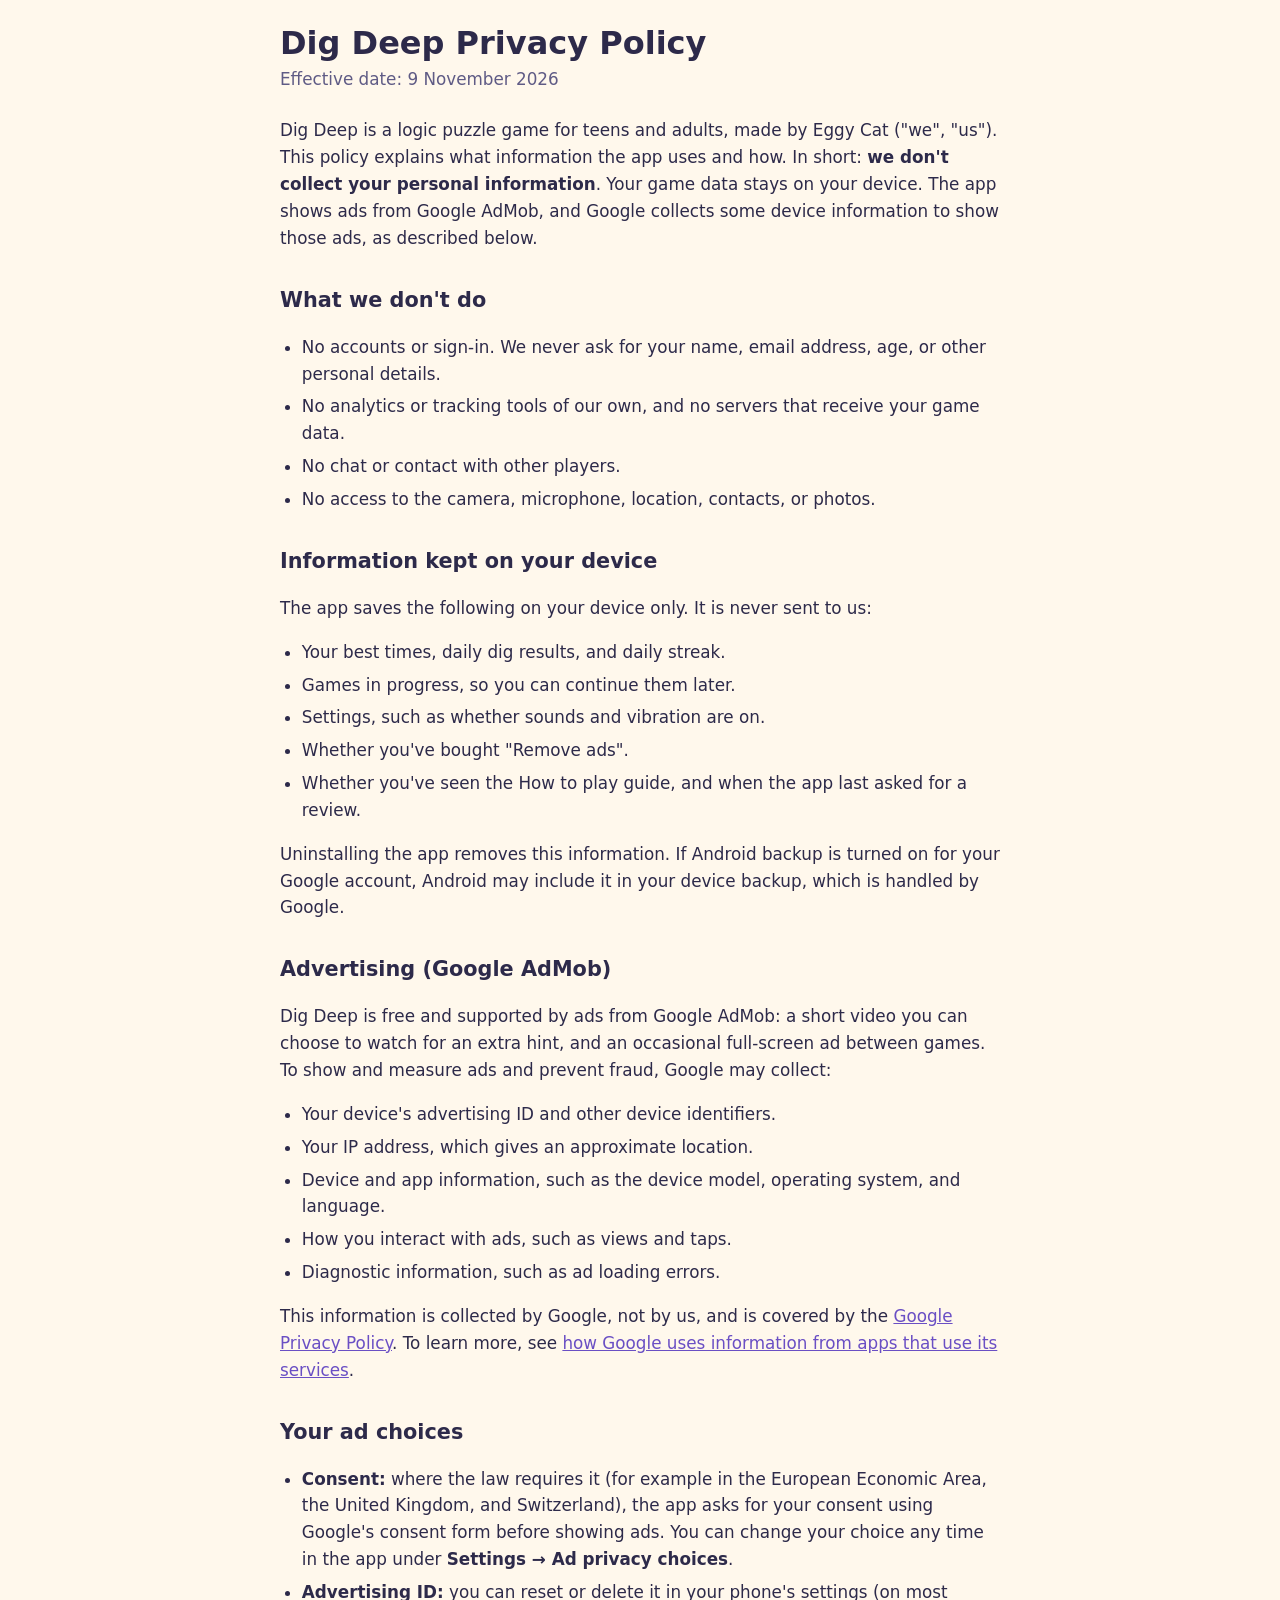
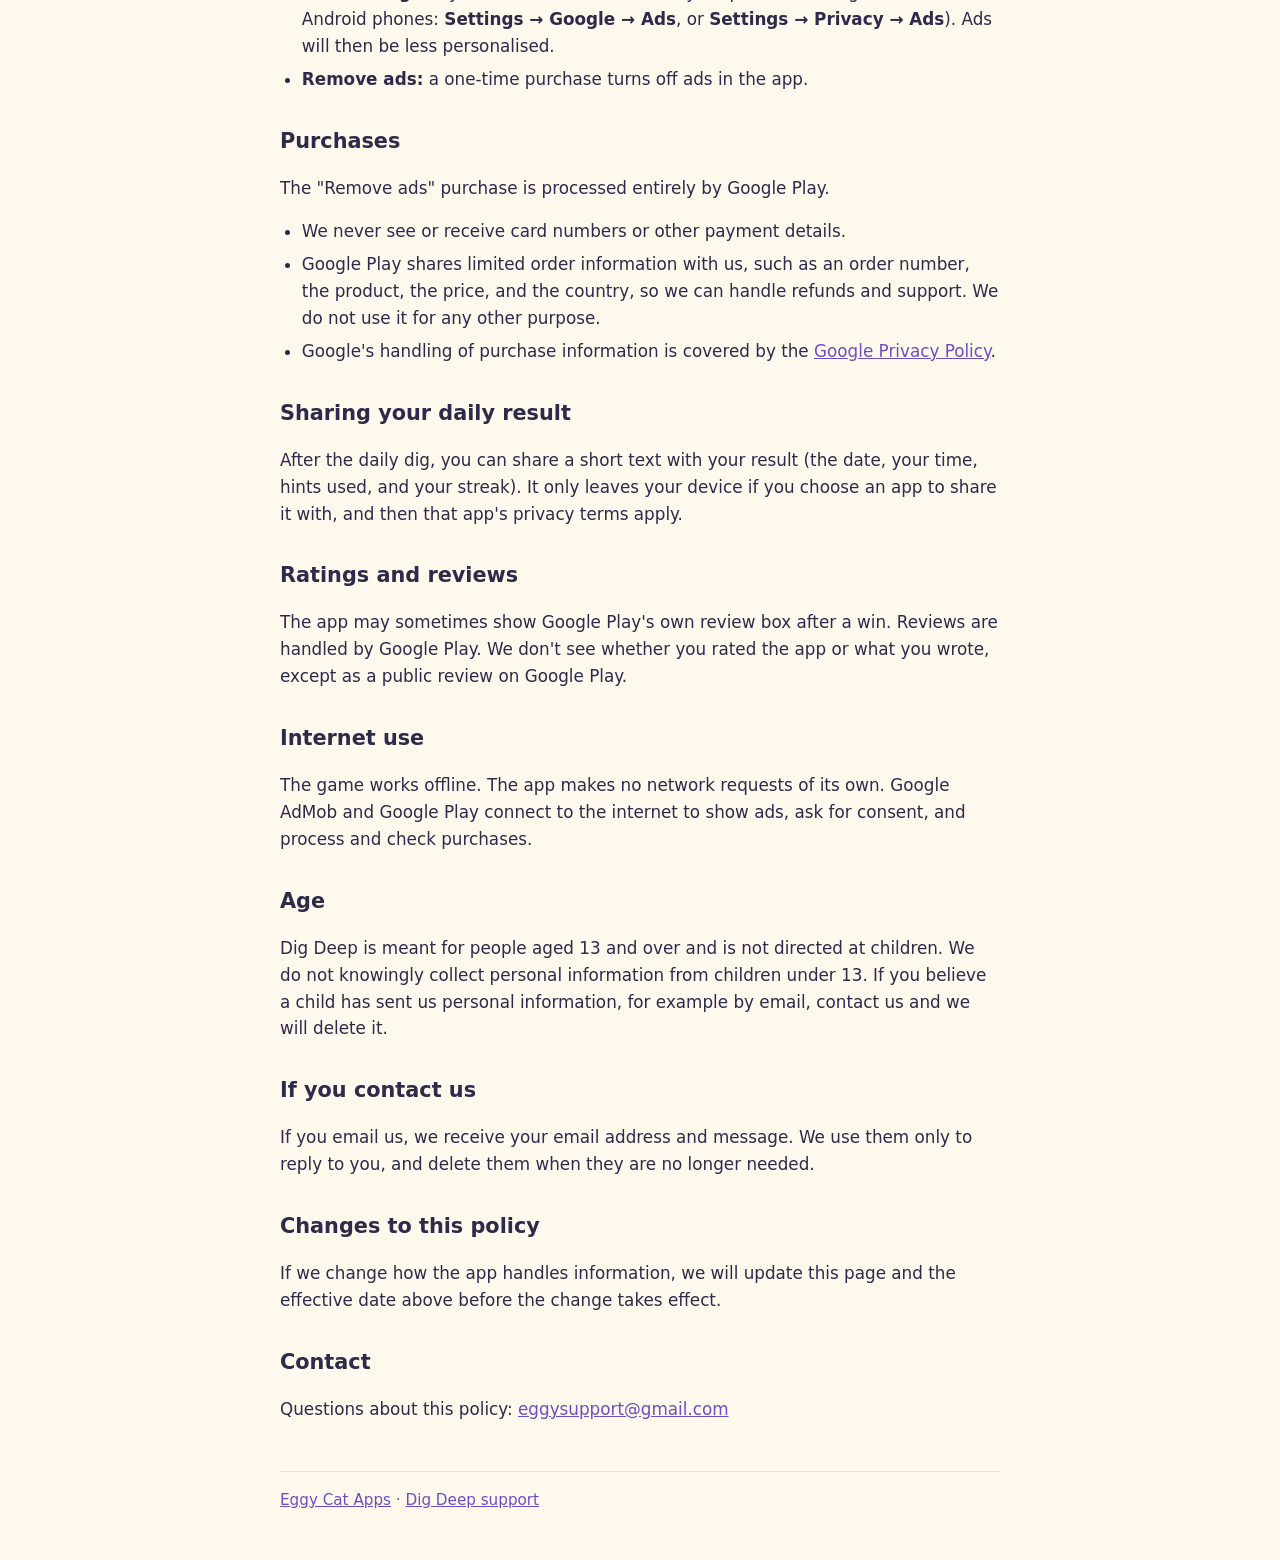
==== dig-deep/privacy/index.html @ c9247480 "Add Dig Deep privacy policy and support pages Co-Authored-By: Claude Opus 5.5 <noreply@anthropic.com" ====
<!doctype html>
<html lang="en">
  <head>
    <meta charset="utf-8" />
    <meta name="viewport" content="width=device-width, initial-scale=1" />
    <title>Dig Deep Privacy Policy</title>
    <meta name="description" content="Privacy policy for Dig Deep, a garden logic puzzle game." />
    <link rel="stylesheet" href="../../style.css" />
  </head>
  <body>
    <main>
      <header>
        <h1>Dig Deep Privacy Policy</h1>
        <p class="meta">Effective date: 9 November 2026</p>
      </header>

      <p>
        Dig Deep is a logic puzzle game for teens and adults, made by Eggy Cat ("we", "us"). This policy explains what
        information the app uses and how. In short: <strong>we don't collect your personal information</strong>. Your
        game data stays on your device. The app shows ads from Google AdMob, and Google collects some device
        information to show those ads, as described below.
      </p>

      <h2>What we don't do</h2>
      <ul>
        <li>No accounts or sign-in. We never ask for your name, email address, age, or other personal details.</li>
        <li>No analytics or tracking tools of our own, and no servers that receive your game data.</li>
        <li>No chat or contact with other players.</li>
        <li>No access to the camera, microphone, location, contacts, or photos.</li>
      </ul>

      <h2>Information kept on your device</h2>
      <p>The app saves the following on your device only. It is never sent to us:</p>
      <ul>
        <li>Your best times, daily dig results, and daily streak.</li>
        <li>Games in progress, so you can continue them later.</li>
        <li>Settings, such as whether sounds and vibration are on.</li>
        <li>Whether you've bought "Remove ads".</li>
        <li>Whether you've seen the How to play guide, and when the app last asked for a review.</li>
      </ul>
      <p>
        Uninstalling the app removes this information. If Android backup is turned on for your Google account,
        Android may include it in your device backup, which is handled by Google.
      </p>

      <h2>Advertising (Google AdMob)</h2>
      <p>
        Dig Deep is free and supported by ads from Google AdMob: a short video you can choose to watch for an extra
        hint, and an occasional full-screen ad between games. To show and measure ads and prevent fraud, Google may
        collect:
      </p>
      <ul>
        <li>Your device's advertising ID and other device identifiers.</li>
        <li>Your IP address, which gives an approximate location.</li>
        <li>Device and app information, such as the device model, operating system, and language.</li>
        <li>How you interact with ads, such as views and taps.</li>
        <li>Diagnostic information, such as ad loading errors.</li>
      </ul>
      <p>
        This information is collected by Google, not by us, and is covered by the
        <a href="https://policies.google.com/privacy">Google Privacy Policy</a>. To learn more, see
        <a href="https://policies.google.com/technologies/partner-sites">
          how Google uses information from apps that use its services</a
        >.
      </p>

      <h2>Your ad choices</h2>
      <ul>
        <li>
          <strong>Consent:</strong> where the law requires it (for example in the European Economic Area, the United
          Kingdom, and Switzerland), the app asks for your consent using Google's consent form before showing ads. You
          can change your choice any time in the app under <strong>Settings → Ad privacy choices</strong>.
        </li>
        <li>
          <strong>Advertising ID:</strong> you can reset or delete it in your phone's settings (on most Android phones:
          <strong>Settings → Google → Ads</strong>, or <strong>Settings → Privacy → Ads</strong>). Ads will then be
          less personalised.
        </li>
        <li><strong>Remove ads:</strong> a one-time purchase turns off ads in the app.</li>
      </ul>

      <h2>Purchases</h2>
      <p>The "Remove ads" purchase is processed entirely by Google Play.</p>
      <ul>
        <li>We never see or receive card numbers or other payment details.</li>
        <li>
          Google Play shares limited order information with us, such as an order number, the product, the price, and
          the country, so we can handle refunds and support. We do not use it for any other purpose.
        </li>
        <li>
          Google's handling of purchase information is covered by the
          <a href="https://policies.google.com/privacy">Google Privacy Policy</a>.
        </li>
      </ul>

      <h2>Sharing your daily result</h2>
      <p>
        After the daily dig, you can share a short text with your result (the date, your time, hints used, and your
        streak). It only leaves your device if you choose an app to share it with, and then that app's privacy terms
        apply.
      </p>

      <h2>Ratings and reviews</h2>
      <p>
        The app may sometimes show Google Play's own review box after a win. Reviews are handled by Google Play. We
        don't see whether you rated the app or what you wrote, except as a public review on Google Play.
      </p>

      <h2>Internet use</h2>
      <p>
        The game works offline. The app makes no network requests of its own. Google AdMob and Google Play connect to
        the internet to show ads, ask for consent, and process and check purchases.
      </p>

      <h2>Age</h2>
      <p>
        Dig Deep is meant for people aged 13 and over and is not directed at children. We do not knowingly collect
        personal information from children under 13. If you believe a child has sent us personal information, for
        example by email, contact us and we will delete it.
      </p>

      <h2>If you contact us</h2>
      <p>
        If you email us, we receive your email address and message. We use them only to reply to you, and delete them
        when they are no longer needed.
      </p>

      <h2>Changes to this policy</h2>
      <p>
        If we change how the app handles information, we will update this page and the effective date above before
        the change takes effect.
      </p>

      <h2>Contact</h2>
      <p>Questions about this policy: <a href="mailto:eggysupport@gmail.com">eggysupport@gmail.com</a></p>

      <footer><a href="../../">Eggy Cat Apps</a> · <a href="../support/">Dig Deep support</a></footer>
    </main>
  </body>
</html>
---- style.css ----
:root {
  --bg: #fff8ec;
  --surface: #ffffff;
  --text: #2d2a4a;
  --text-soft: #5f5b85;
  --accent: #6a4fc4;
  --border: #e8e1f5;
}

@media (prefers-color-scheme: dark) {
  :root {
    --bg: #1d1b3a;
    --surface: #2a2652;
    --text: #f6f4ff;
    --text-soft: #c4bfee;
    --accent: #b6a2ff;
    --border: #3b3670;
  }
}

* {
  box-sizing: border-box;
}

body {
  margin: 0;
  padding: 24px 16px 48px;
  background: var(--bg);
  color: var(--text);
  font-family: ui-rounded, 'Segoe UI', system-ui, -apple-system, sans-serif;
  font-size: 1.05rem;
  line-height: 1.6;
}

main {
  max-width: 720px;
  margin: 0 auto;
}

header {
  margin-bottom: 24px;
}

h1 {
  margin: 0 0 4px;
  font-size: 2rem;
  line-height: 1.2;
}

h2 {
  margin: 32px 0 8px;
  font-size: 1.3rem;
}

.meta {
  margin: 0;
  color: var(--text-soft);
}

a {
  color: var(--accent);
}

.card {
  margin: 16px 0;
  padding: 16px 20px;
  border: 1px solid var(--border);
  border-radius: 16px;
  background: var(--surface);
}

.card h2 {
  margin-top: 0;
}

ul {
  padding-left: 1.3em;
}

li + li {
  margin-top: 6px;
}

footer {
  margin-top: 48px;
  padding-top: 16px;
  border-top: 1px solid var(--border);
  color: var(--text-soft);
  font-size: 0.95rem;
}
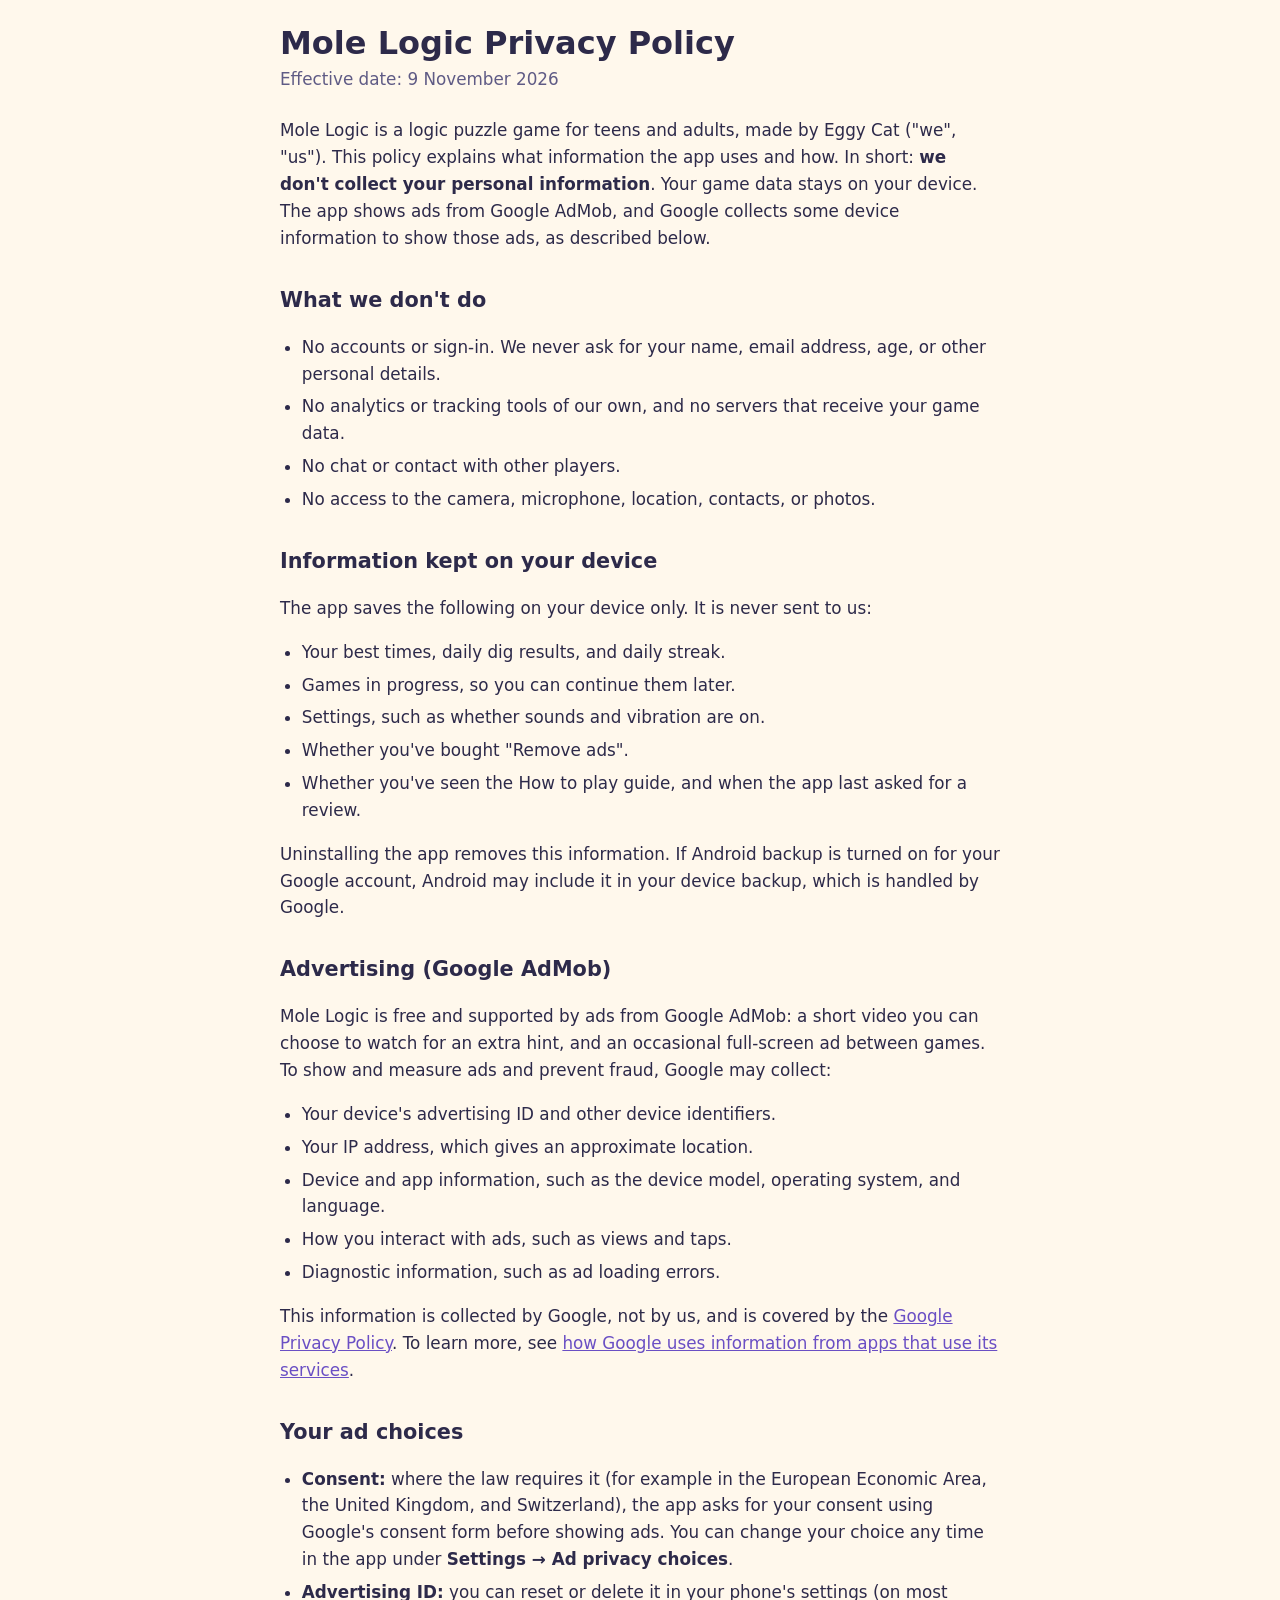
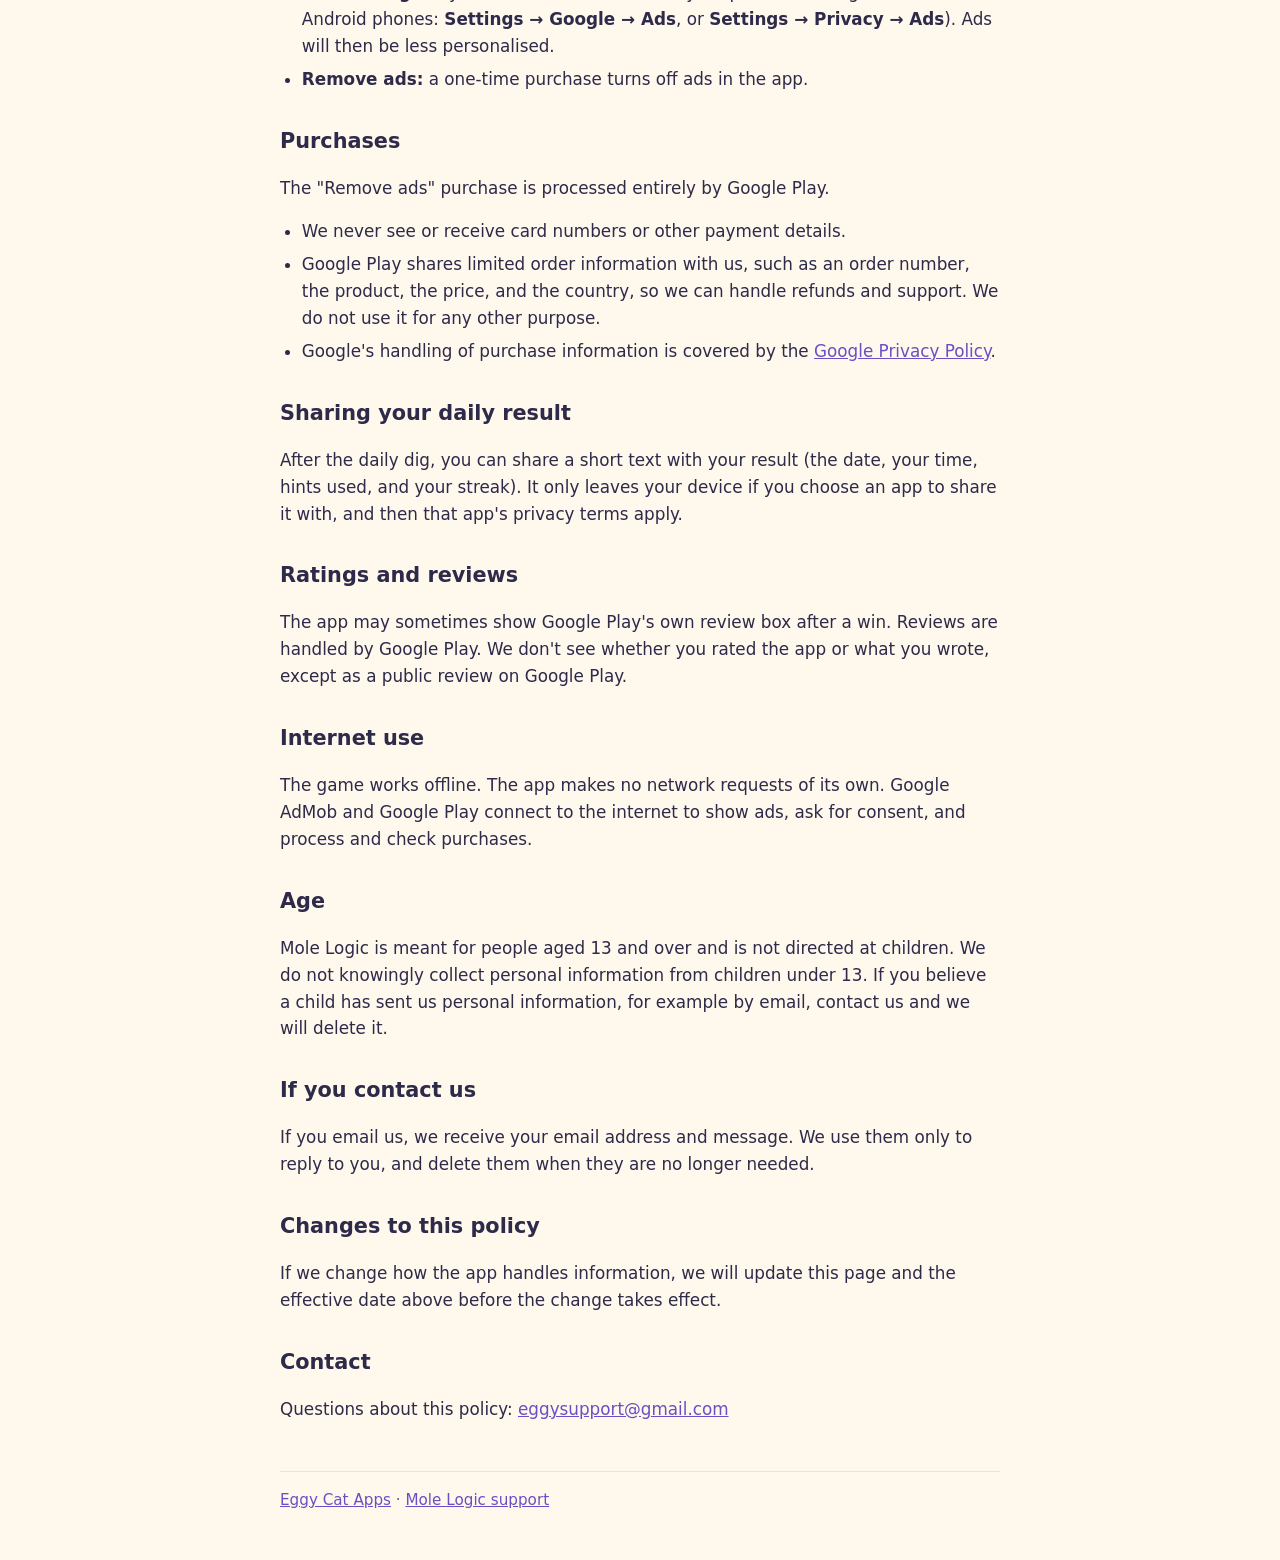
==== commit 531c4815: "Rename Dig Deep to Mole Logic and redirect the old pages Co-Authored-By: Claude Opus 5.5 <noreply@an" ====
--- a/dig-deep/privacy/index.html
+++ b/dig-deep/privacy/index.html
@@ -3,138 +3,15 @@
   <head>
     <meta charset="utf-8" />
     <meta name="viewport" content="width=device-width, initial-scale=1" />
-    <title>Dig Deep Privacy Policy</title>
-    <meta name="description" content="Privacy policy for Dig Deep, a garden logic puzzle game." />
+    <title>Moved to Mole Logic</title>
+    <meta name="robots" content="noindex" />
+    <link rel="canonical" href="../../mole-logic/privacy/" />
+    <meta http-equiv="refresh" content="0; url=../../mole-logic/privacy/" />
     <link rel="stylesheet" href="../../style.css" />
   </head>
   <body>
     <main>
-      <header>
-        <h1>Dig Deep Privacy Policy</h1>
-        <p class="meta">Effective date: 9 November 2026</p>
-      </header>
-
-      <p>
-        Dig Deep is a logic puzzle game for teens and adults, made by Eggy Cat ("we", "us"). This policy explains what
-        information the app uses and how. In short: <strong>we don't collect your personal information</strong>. Your
-        game data stays on your device. The app shows ads from Google AdMob, and Google collects some device
-        information to show those ads, as described below.
-      </p>
-
-      <h2>What we don't do</h2>
-      <ul>
-        <li>No accounts or sign-in. We never ask for your name, email address, age, or other personal details.</li>
-        <li>No analytics or tracking tools of our own, and no servers that receive your game data.</li>
-        <li>No chat or contact with other players.</li>
-        <li>No access to the camera, microphone, location, contacts, or photos.</li>
-      </ul>
-
-      <h2>Information kept on your device</h2>
-      <p>The app saves the following on your device only. It is never sent to us:</p>
-      <ul>
-        <li>Your best times, daily dig results, and daily streak.</li>
-        <li>Games in progress, so you can continue them later.</li>
-        <li>Settings, such as whether sounds and vibration are on.</li>
-        <li>Whether you've bought "Remove ads".</li>
-        <li>Whether you've seen the How to play guide, and when the app last asked for a review.</li>
-      </ul>
-      <p>
-        Uninstalling the app removes this information. If Android backup is turned on for your Google account,
-        Android may include it in your device backup, which is handled by Google.
-      </p>
-
-      <h2>Advertising (Google AdMob)</h2>
-      <p>
-        Dig Deep is free and supported by ads from Google AdMob: a short video you can choose to watch for an extra
-        hint, and an occasional full-screen ad between games. To show and measure ads and prevent fraud, Google may
-        collect:
-      </p>
-      <ul>
-        <li>Your device's advertising ID and other device identifiers.</li>
-        <li>Your IP address, which gives an approximate location.</li>
-        <li>Device and app information, such as the device model, operating system, and language.</li>
-        <li>How you interact with ads, such as views and taps.</li>
-        <li>Diagnostic information, such as ad loading errors.</li>
-      </ul>
-      <p>
-        This information is collected by Google, not by us, and is covered by the
-        <a href="https://policies.google.com/privacy">Google Privacy Policy</a>. To learn more, see
-        <a href="https://policies.google.com/technologies/partner-sites">
-          how Google uses information from apps that use its services</a
-        >.
-      </p>
-
-      <h2>Your ad choices</h2>
-      <ul>
-        <li>
-          <strong>Consent:</strong> where the law requires it (for example in the European Economic Area, the United
-          Kingdom, and Switzerland), the app asks for your consent using Google's consent form before showing ads. You
-          can change your choice any time in the app under <strong>Settings → Ad privacy choices</strong>.
-        </li>
-        <li>
-          <strong>Advertising ID:</strong> you can reset or delete it in your phone's settings (on most Android phones:
-          <strong>Settings → Google → Ads</strong>, or <strong>Settings → Privacy → Ads</strong>). Ads will then be
-          less personalised.
-        </li>
-        <li><strong>Remove ads:</strong> a one-time purchase turns off ads in the app.</li>
-      </ul>
-
-      <h2>Purchases</h2>
-      <p>The "Remove ads" purchase is processed entirely by Google Play.</p>
-      <ul>
-        <li>We never see or receive card numbers or other payment details.</li>
-        <li>
-          Google Play shares limited order information with us, such as an order number, the product, the price, and
-          the country, so we can handle refunds and support. We do not use it for any other purpose.
-        </li>
-        <li>
-          Google's handling of purchase information is covered by the
-          <a href="https://policies.google.com/privacy">Google Privacy Policy</a>.
-        </li>
-      </ul>
-
-      <h2>Sharing your daily result</h2>
-      <p>
-        After the daily dig, you can share a short text with your result (the date, your time, hints used, and your
-        streak). It only leaves your device if you choose an app to share it with, and then that app's privacy terms
-        apply.
-      </p>
-
-      <h2>Ratings and reviews</h2>
-      <p>
-        The app may sometimes show Google Play's own review box after a win. Reviews are handled by Google Play. We
-        don't see whether you rated the app or what you wrote, except as a public review on Google Play.
-      </p>
-
-      <h2>Internet use</h2>
-      <p>
-        The game works offline. The app makes no network requests of its own. Google AdMob and Google Play connect to
-        the internet to show ads, ask for consent, and process and check purchases.
-      </p>
-
-      <h2>Age</h2>
-      <p>
-        Dig Deep is meant for people aged 13 and over and is not directed at children. We do not knowingly collect
-        personal information from children under 13. If you believe a child has sent us personal information, for
-        example by email, contact us and we will delete it.
-      </p>
-
-      <h2>If you contact us</h2>
-      <p>
-        If you email us, we receive your email address and message. We use them only to reply to you, and delete them
-        when they are no longer needed.
-      </p>
-
-      <h2>Changes to this policy</h2>
-      <p>
-        If we change how the app handles information, we will update this page and the effective date above before
-        the change takes effect.
-      </p>
-
-      <h2>Contact</h2>
-      <p>Questions about this policy: <a href="mailto:eggysupport@gmail.com">eggysupport@gmail.com</a></p>
-
-      <footer><a href="../../">Eggy Cat Apps</a> · <a href="../support/">Dig Deep support</a></footer>
+      <p>Dig Deep is now called Mole Logic. This page has moved to <a href="../../mole-logic/privacy/">mole-logic/privacy</a>.</p>
     </main>
   </body>
 </html>
